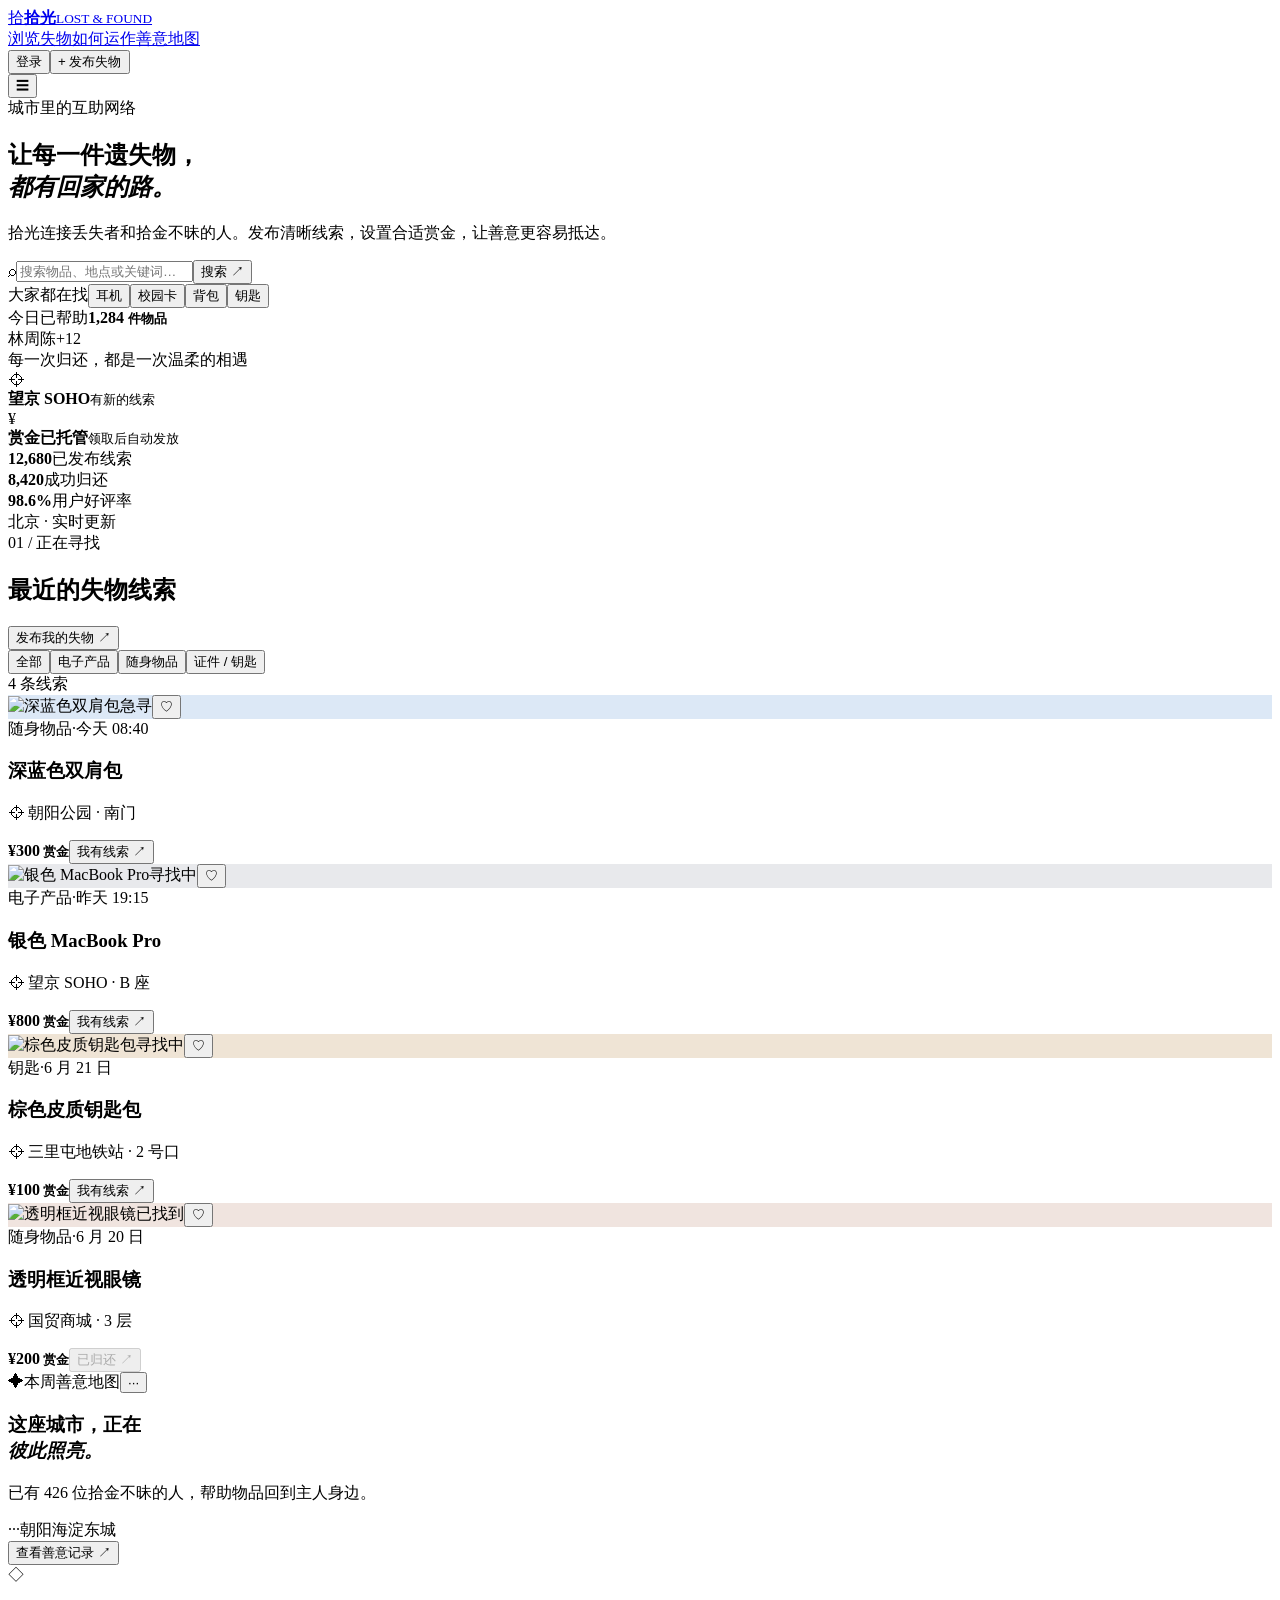
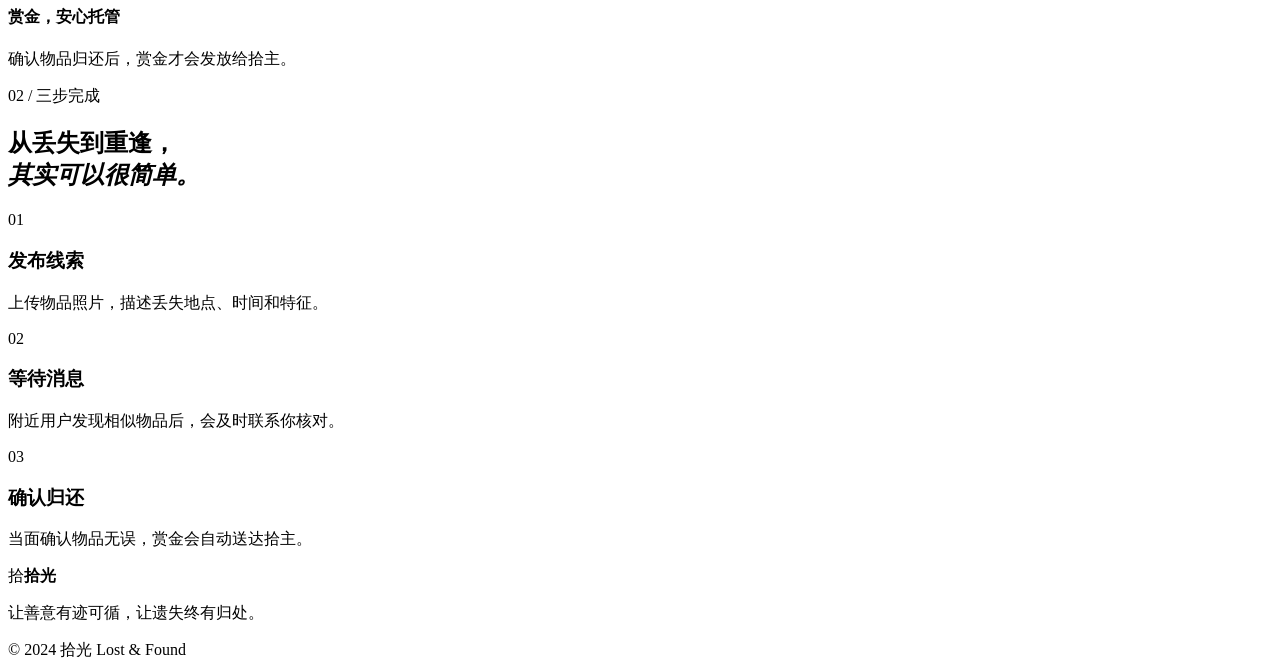
==== docs/index.html @ 57f451f6 "Publish Shiguang site" ====
<!DOCTYPE html><html lang="zh-CN"><head><meta charSet="utf-8"/><meta name="viewport" content="width=device-width, initial-scale=1"/><link rel="stylesheet" href="/_next/static/css/index.R1aVo5GO.css" data-rsc-css-href="/_next/static/css/index.R1aVo5GO.css" data-precedence="vite-rsc/importer-resources"/><link rel="modulepreload" fetchPriority="low" href="/_next/static/chunks/index-Cd6Gr-2w.js"/><script src="/_next/static/chunks/rolldown-runtime-C60lm6uB.js" type="module" async=""></script><script src="/_next/static/chunks/framework-BgSIrAUN.js" type="module" async=""></script><link rel="modulepreload" href="/_next/static/chunks/layout-segment-context-BhfAKTDV.js" crossorigin=""/><link rel="modulepreload" href="/_next/static/chunks/page-BGngqtS9.js" crossorigin=""/><title>拾光｜让每一件遗失物，都有回家的路</title><meta name="description" content="拾光连接丢失者和拾金不昧的人，让善意更容易抵达。"/><script>Object.assign(((self[Symbol.for("vinext.navigationRuntime")]??={bootstrap:{routeManifest:null},functions:{}}).bootstrap.rsc??={rsc:[]}),{params:{},nav:{"pathname":"/","searchParams":[]}})</script><link rel="modulepreload" href="/_next/static/chunks/index-Cd6Gr-2w.js" />
</head><body><main class="site-shell"><div class="top-line"></div><header class="nav-wrap"><a class="brand" href="#top" aria-label="拾光首页"><span class="brand-mark">拾</span><span><strong>拾光</strong><small>LOST &amp; FOUND</small></span></a><nav class="nav-links"><a class="active" href="#browse">浏览失物</a><a href="#how-it-works">如何运作</a><a href="#kindness">善意地图</a></nav><div class="nav-actions"><button class="text-button">登录</button><button class="primary-button compact"><span class="icon icon-plus" aria-hidden="true">+</span> 发布失物</button></div><button class="menu-button" aria-label="打开菜单"><span class="icon icon-menu" aria-hidden="true">☰</span></button></header><section class="hero" id="top"><div class="hero-copy"><div class="eyebrow"><span class="eyebrow-dot"></span> 城市里的互助网络 <span class="eyebrow-line"></span></div><h1>让每一件遗失物，<br/><em>都有回家的路。</em></h1><p class="hero-intro">拾光连接丢失者和拾金不昧的人。发布清晰线索，设置合适赏金，让善意更容易抵达。</p><div class="search-box"><span class="icon icon-search" aria-hidden="true">⌕</span><input aria-label="搜索失物" placeholder="搜索物品、地点或关键词…" value=""/><button>搜索 <span class="icon icon-arrow" aria-hidden="true">↗</span></button></div><div class="quick-tags"><span>大家都在找</span><button>耳机</button><button>校园卡</button><button>背包</button><button>钥匙</button></div></div><div class="hero-art" aria-label="拾光善意网络示意图"><div class="art-orbit orbit-one"></div><div class="art-orbit orbit-two"></div><div class="art-card main-art-card"><span class="card-kicker">今日已帮助</span><strong>1,284 <small>件物品</small></strong><div class="mini-avatars"><span>林</span><span>周</span><span>陈</span><span>+12</span></div><span class="art-caption">每一次归还，都是一次温柔的相遇</span></div><div class="art-card pin-card"><span class="pin-icon"><span class="icon icon-pin" aria-hidden="true">⌖</span></span><div><strong>望京 SOHO</strong><small>有新的线索</small></div></div><div class="art-card reward-card"><span class="reward-symbol">¥</span><div><strong>赏金已托管</strong><small>领取后自动发放</small></div></div><div class="art-sun"></div></div></section><section class="stats-strip" aria-label="平台数据"><div><strong>12,680</strong><span>已发布线索</span></div><div><strong>8,420</strong><span>成功归还</span></div><div><strong>98.6%</strong><span>用户好评率</span></div><div class="stats-note"><span class="signal-dot"></span> <span>北京 · 实时更新</span></div></section><section class="content-section" id="browse"><div class="section-heading"><div><span class="section-label">01 / 正在寻找</span><h2>最近的失物线索</h2></div><button class="outline-button">发布我的失物 <span class="icon icon-arrow" aria-hidden="true">↗</span></button></div><div class="browse-layout"><div class="listing-column"><div class="filter-row"><div class="category-tabs"><button class="selected">全部</button><button class="">电子产品</button><button class="">随身物品</button><button class="">证件 / 钥匙</button></div><span class="result-count">4<!-- --> 条线索</span></div><div class="item-grid"><article class="item-card "><div class="item-image" style="background-color:#dce8f6"><img src="https://images.unsplash.com/photo-1553062407-98eeb64c6a62?auto=format&amp;fit=crop&amp;w=900&amp;q=82" alt="深蓝色双肩包"/><span class="status-pill urgent">急寻</span><button class="like-button" aria-label="收藏深蓝色双肩包"><span class="icon icon-heart" aria-hidden="true">♡</span></button></div><div class="item-body"><div class="item-meta"><span>随身物品</span><span>·</span><span>今天 08:40</span></div><h3>深蓝色双肩包</h3><p><span class="icon icon-pin" aria-hidden="true">⌖</span> <!-- -->朝阳公园 · 南门</p><div class="item-footer"><strong>¥300<small> 赏金</small></strong><button>我有线索<!-- --> <span class="icon icon-arrow" aria-hidden="true">↗</span></button></div></div></article><article class="item-card "><div class="item-image" style="background-color:#e8e9ec"><img src="https://images.unsplash.com/photo-1496181133206-80ce9b88a853?auto=format&amp;fit=crop&amp;w=900&amp;q=82" alt="银色 MacBook Pro"/><span class="status-pill ">寻找中</span><button class="like-button" aria-label="收藏银色 MacBook Pro"><span class="icon icon-heart" aria-hidden="true">♡</span></button></div><div class="item-body"><div class="item-meta"><span>电子产品</span><span>·</span><span>昨天 19:15</span></div><h3>银色 MacBook Pro</h3><p><span class="icon icon-pin" aria-hidden="true">⌖</span> <!-- -->望京 SOHO · B 座</p><div class="item-footer"><strong>¥800<small> 赏金</small></strong><button>我有线索<!-- --> <span class="icon icon-arrow" aria-hidden="true">↗</span></button></div></div></article><article class="item-card "><div class="item-image" style="background-color:#efe4d5"><img src="https://images.unsplash.com/photo-1582139329536-e7284fece509?auto=format&amp;fit=crop&amp;w=900&amp;q=82" alt="棕色皮质钥匙包"/><span class="status-pill ">寻找中</span><button class="like-button" aria-label="收藏棕色皮质钥匙包"><span class="icon icon-heart" aria-hidden="true">♡</span></button></div><div class="item-body"><div class="item-meta"><span>钥匙</span><span>·</span><span>6 月 21 日</span></div><h3>棕色皮质钥匙包</h3><p><span class="icon icon-pin" aria-hidden="true">⌖</span> <!-- -->三里屯地铁站 · 2 号口</p><div class="item-footer"><strong>¥100<small> 赏金</small></strong><button>我有线索<!-- --> <span class="icon icon-arrow" aria-hidden="true">↗</span></button></div></div></article><article class="item-card is-found"><div class="item-image" style="background-color:#f0e4df"><img src="https://images.unsplash.com/photo-1574258495973-f010dfbb5371?auto=format&amp;fit=crop&amp;w=900&amp;q=82" alt="透明框近视眼镜"/><span class="status-pill found">已找到</span><button class="like-button" aria-label="收藏透明框近视眼镜"><span class="icon icon-heart" aria-hidden="true">♡</span></button></div><div class="item-body"><div class="item-meta"><span>随身物品</span><span>·</span><span>6 月 20 日</span></div><h3>透明框近视眼镜</h3><p><span class="icon icon-pin" aria-hidden="true">⌖</span> <!-- -->国贸商城 · 3 层</p><div class="item-footer"><strong>¥200<small> 赏金</small></strong><button disabled="">已归还<!-- --> <span class="icon icon-arrow" aria-hidden="true">↗</span></button></div></div></article></div></div><aside class="side-column" id="kindness"><div class="side-card kindness-card"><div class="side-card-heading"><span class="sun-icon">✦</span><span>本周善意地图</span><button aria-label="更多">···</button></div><h3>这座城市，正在<br/><em>彼此照亮。</em></h3><p>已有 426 位拾金不昧的人，帮助物品回到主人身边。</p><div class="map-visual"><span class="map-path path-a"></span><span class="map-path path-b"></span><span class="map-pin pin-a">·</span><span class="map-pin pin-b">·</span><span class="map-pin pin-c">·</span><span class="map-city city-a">朝阳</span><span class="map-city city-b">海淀</span><span class="map-city city-c">东城</span></div><button class="link-button">查看善意记录 <span class="icon icon-arrow" aria-hidden="true">↗</span></button></div><div class="side-card trust-card"><div class="trust-icon"><span class="icon icon-shield" aria-hidden="true">◇</span></div><div><h4>赏金，安心托管</h4><p>确认物品归还后，赏金才会发放给拾主。</p></div></div></aside></div></section><section class="how-section" id="how-it-works"><div class="section-label">02 / 三步完成</div><h2>从丢失到重逢，<br/><em>其实可以很简单。</em></h2><div class="steps"><div class="step"><span>01</span><div><h3>发布线索</h3><p>上传物品照片，描述丢失地点、时间和特征。</p></div></div><div class="step"><span>02</span><div><h3>等待消息</h3><p>附近用户发现相似物品后，会及时联系你核对。</p></div></div><div class="step"><span>03</span><div><h3>确认归还</h3><p>当面确认物品无误，赏金会自动送达拾主。</p></div></div></div></section><footer><div class="footer-brand"><span class="brand-mark">拾</span><strong>拾光</strong></div><p>让善意有迹可循，让遗失终有归处。</p><span>© 2024 拾光 Lost &amp; Found</span></footer></main><script type="module" src="/_next/static/chunks/index-Cd6Gr-2w.js" id="_R_" async=""></script><script>((self[Symbol.for("vinext.navigationRuntime")]??={bootstrap:{routeManifest:null},functions:{}}).bootstrap.rsc??={rsc:[]}).rsc.push("2:I[\"8c0f216c4604\",[],\"Children\",1]\n")</script><script>((self[Symbol.for("vinext.navigationRuntime")]??={bootstrap:{routeManifest:null},functions:{}}).bootstrap.rsc??={rsc:[]}).rsc.push("3:I[\"593f344dc510\",[],\"GlobalErrorBoundary\",1]\n")</script><script>((self[Symbol.for("vinext.navigationRuntime")]??={bootstrap:{routeManifest:null},functions:{}}).bootstrap.rsc??={rsc:[]}).rsc.push("4:I[\"0b874ad30386\",[],\"default\",1]\n")</script><script>((self[Symbol.for("vinext.navigationRuntime")]??={bootstrap:{routeManifest:null},functions:{}}).bootstrap.rsc??={rsc:[]}).rsc.push("5:I[\"593f344dc510\",[],\"ErrorBoundary\",1]\n")</script><script>((self[Symbol.for("vinext.navigationRuntime")]??={bootstrap:{routeManifest:null},functions:{}}).bootstrap.rsc??={rsc:[]}).rsc.push("6:I[\"15c18cfaeeff\",[],\"LayoutSegmentProvider\",1]\n")</script><script>((self[Symbol.for("vinext.navigationRuntime")]??={bootstrap:{routeManifest:null},functions:{}}).bootstrap.rsc??={rsc:[]}).rsc.push("7:I[\"8c0f216c4604\",[],\"Slot\",1]\n")</script><script>((self[Symbol.for("vinext.navigationRuntime")]??={bootstrap:{routeManifest:null},functions:{}}).bootstrap.rsc??={rsc:[]}).rsc.push("8:I[\"9276801271d6\",[],\"AppRouterScrollTarget\",1]\n")</script><script>((self[Symbol.for("vinext.navigationRuntime")]??={bootstrap:{routeManifest:null},functions:{}}).bootstrap.rsc??={rsc:[]}).rsc.push("9:I[\"593f344dc510\",[],\"RedirectBoundary\",1]\n")</script><script>((self[Symbol.for("vinext.navigationRuntime")]??={bootstrap:{routeManifest:null},functions:{}}).bootstrap.rsc??={rsc:[]}).rsc.push(":HL[\"/_next/static/css/index.R1aVo5GO.css\",\"style\"     ]\n")</script><script>((self[Symbol.for("vinext.navigationRuntime")]??={bootstrap:{routeManifest:null},functions:{}}).bootstrap.rsc??={rsc:[]}).rsc.push("0:{\"__route\":\"route:/\",\"__interceptionContext\":null,\"__layoutIds\":[\"layout:/\"],\"__rootLayout\":\"/\",\"__sourcePage\":\"/page\",\"page:/\":\"$L1\",\"layout:/\":[[[[\"$\",\"link\",\"css:/_next/static/css/index.R1aVo5GO.css\",{\"rel\":\"stylesheet\",\"precedence\":\"vite-rsc/importer-resources\",\"href\":\"/_next/static/css/index.R1aVo5GO.css\",\"data-rsc-css-href\":\"/_next/static/css/index.R1aVo5GO.css\"}],\"$undefined\"],[\"$\",\"html\",null,{\"lang\":\"zh-CN\",\"children\":[\"$\",\"body\",null,{\"children\":[\"$\",\"$L2\",null,{}]}]}]],null],\"route:/\":[[[\"$\",\"meta\",null,{\"charSet\":\"utf-8\"}],[[\"$\",\"title\",\"0\",{\"children\":\"拾光｜让每一件遗失物，都有回家的路\"}],[\"$\",\"meta\",\"1\",{\"name\":\"description\",\"content\":\"拾光连接丢失者和拾金不昧的人，让善意更容易抵达。\"}]],[[\"$\",\"meta\",\"0\",{\"name\":\"viewport\",\"content\":\"width=device-width, initial-scale=1\"}]]],[\"$\",\"$L3\",null,{\"fallback\":\"$4\",\"children\":[\"$\",\"$L5\",null,{\"fallback\":\"$4\",\"children\":[\"$\",\"$L6\",null,{\"providerId\":\"layout:/\",\"segmentMap\":{\"children\":[]},\"children\":[\"$\",\"$L7\",null,{\"id\":\"layout:/\",\"parallelSlots\":\"$undefined\",\"children\":[\"$\",\"$L8\",null,{\"children\":[\"$\",\"$L9\",null,{\"children\":[[\"$\",\"$L6\",null,{\"providerId\":\"page:/\",\"segmentMap\":{\"children\":[\"__PAGE__\"]},\"children\":[\"$\",\"$L7\",null,{\"id\":\"page:/\"}]}],null]}]}]}]}]}]}],null,null],\"__layoutFlags\":{\"layout:/\":\"s\"},\"__artifactCompatibility\":{\"schemaVersion\":1,\"graphVersion\":\"app-route-graph:1177fd80f83fa7b0\",\"deploymentVersion\":\"dd9c789e-fb68-49fd-bedb-135967cb28b7\",\"appElementsSchemaVersion\":1,\"rscPayloadSchemaVersion\":1,\"rootBoundaryId\":\"/\",\"renderEpoch\":null},\"__renderObservation\":{\"schemaVersion\":1,\"output\":{\"kind\":\"app-rsc\",\"mountedSlotsFingerprint\":null,\"renderEpoch\":null,\"rootBoundaryId\":\"/\",\"routeId\":\"route:/\"},\"completeness\":\"partial\",\"boundaryOutcome\":{\"kind\":\"unknown\"},\"requestApis\":[{\"kind\":\"connection\",\"status\":\"unknown\"},{\"kind\":\"cookies\",\"status\":\"unknown\"},{\"kind\":\"draftMode\",\"status\":\"unknown\"},{\"kind\":\"headers\",\"status\":\"unknown\"},{\"kind\":\"params\",\"status\":\"unknown\"},{\"kind\":\"searchParams\",\"status\":\"unknown\"}],\"dynamicFetches\":[],\"cacheTags\":[\"/\",\"_N_T_/\",\"_N_T_/index\",\"_N_T_/layout\",\"_N_T_/page\"],\"pathTags\":[\"/\"],\"cacheability\":\"unknown\",\"downgrade\":{\"target\":\"freshRender\",\"reasons\":[{\"code\":\"CP_DOWNGRADE_CACHEABILITY_UNKNOWN\",\"target\":\"freshRender\"},{\"code\":\"CP_DOWNGRADE_INCOMPLETE_OBSERVATION\",\"completeness\":\"partial\",\"target\":\"freshRender\"},{\"code\":\"CP_DOWNGRADE_UNKNOWN_REQUEST_API\",\"requestApi\":\"connection\",\"target\":\"freshRender\"},{\"code\":\"CP_DOWNGRADE_UNKNOWN_REQUEST_API\",\"requestApi\":\"cookies\",\"target\":\"freshRender\"},{\"code\":\"CP_DOWNGRADE_UNKNOWN_REQUEST_API\",\"requestApi\":\"draftMode\",\"target\":\"freshRender\"},{\"code\":\"CP_DOWNGRADE_UNKNOWN_REQUEST_API\",\"requestApi\":\"headers\",\"target\":\"freshRender\"},{\"code\":\"CP_DOWNGRADE_UNKNOWN_REQUEST_API\",\"requestApi\":\"params\",\"target\":\"freshRender\"},{\"code\":\"CP_DOWNGRADE_UNKNOWN_REQUEST_API\",\"requestApi\":\"searchParams\",\"target\":\"freshRender\"}],\"fallback\":{\"kind\":\"breakerFallback\",\"code\":\"CP_PRIVATE_DYNAMIC_DOWNGRADE\",\"mode\":\"renderFresh\",\"scope\":\"affectedOutput\",\"fields\":{\"reasonCodes\":[\"CP_DOWNGRADE_CACHEABILITY_UNKNOWN\",\"CP_DOWNGRADE_INCOMPLETE_OBSERVATION\",\"CP_DOWNGRADE_UNKNOWN_REQUEST_API\",\"CP_DOWNGRADE_UNKNOWN_REQUEST_API\",\"CP_DOWNGRADE_UNKNOWN_REQUEST_API\",\"CP_DOWNGRADE_UNKNOWN_REQUEST_API\",\"CP_DOWNGRADE_UNKNOWN_REQUEST_API\",\"CP_DOWNGRADE_UNKNOWN_REQUEST_API\"],\"target\":\"freshRender\"}},\"isPublicCacheCandidate\":false}}}\n")</script><script>((self[Symbol.for("vinext.navigationRuntime")]??={bootstrap:{routeManifest:null},functions:{}}).bootstrap.rsc??={rsc:[]}).rsc.push("a:I[\"6efdf509a785\",[],\"default\",1]\n")</script><script>((self[Symbol.for("vinext.navigationRuntime")]??={bootstrap:{routeManifest:null},functions:{}}).bootstrap.rsc??={rsc:[]}).rsc.push("1:[\"$\",\"$La\",null,{\"params\":\"$@b\",\"searchParams\":\"$@c\"}]\n")</script><script>((self[Symbol.for("vinext.navigationRuntime")]??={bootstrap:{routeManifest:null},functions:{}}).bootstrap.rsc??={rsc:[]}).rsc.push("b:{}\n")</script><script>((self[Symbol.for("vinext.navigationRuntime")]??={bootstrap:{routeManifest:null},functions:{}}).bootstrap.rsc??={rsc:[]}).rsc.push("c:{}\n")</script><script>Object.assign(((self[Symbol.for("vinext.navigationRuntime")]??={bootstrap:{routeManifest:null},functions:{}}).bootstrap.rsc??={rsc:[]}),{"initialCacheKind":"dynamic"});((self[Symbol.for("vinext.navigationRuntime")]??={bootstrap:{routeManifest:null},functions:{}}).bootstrap.rsc??={rsc:[]}).done=true</script></body></html>
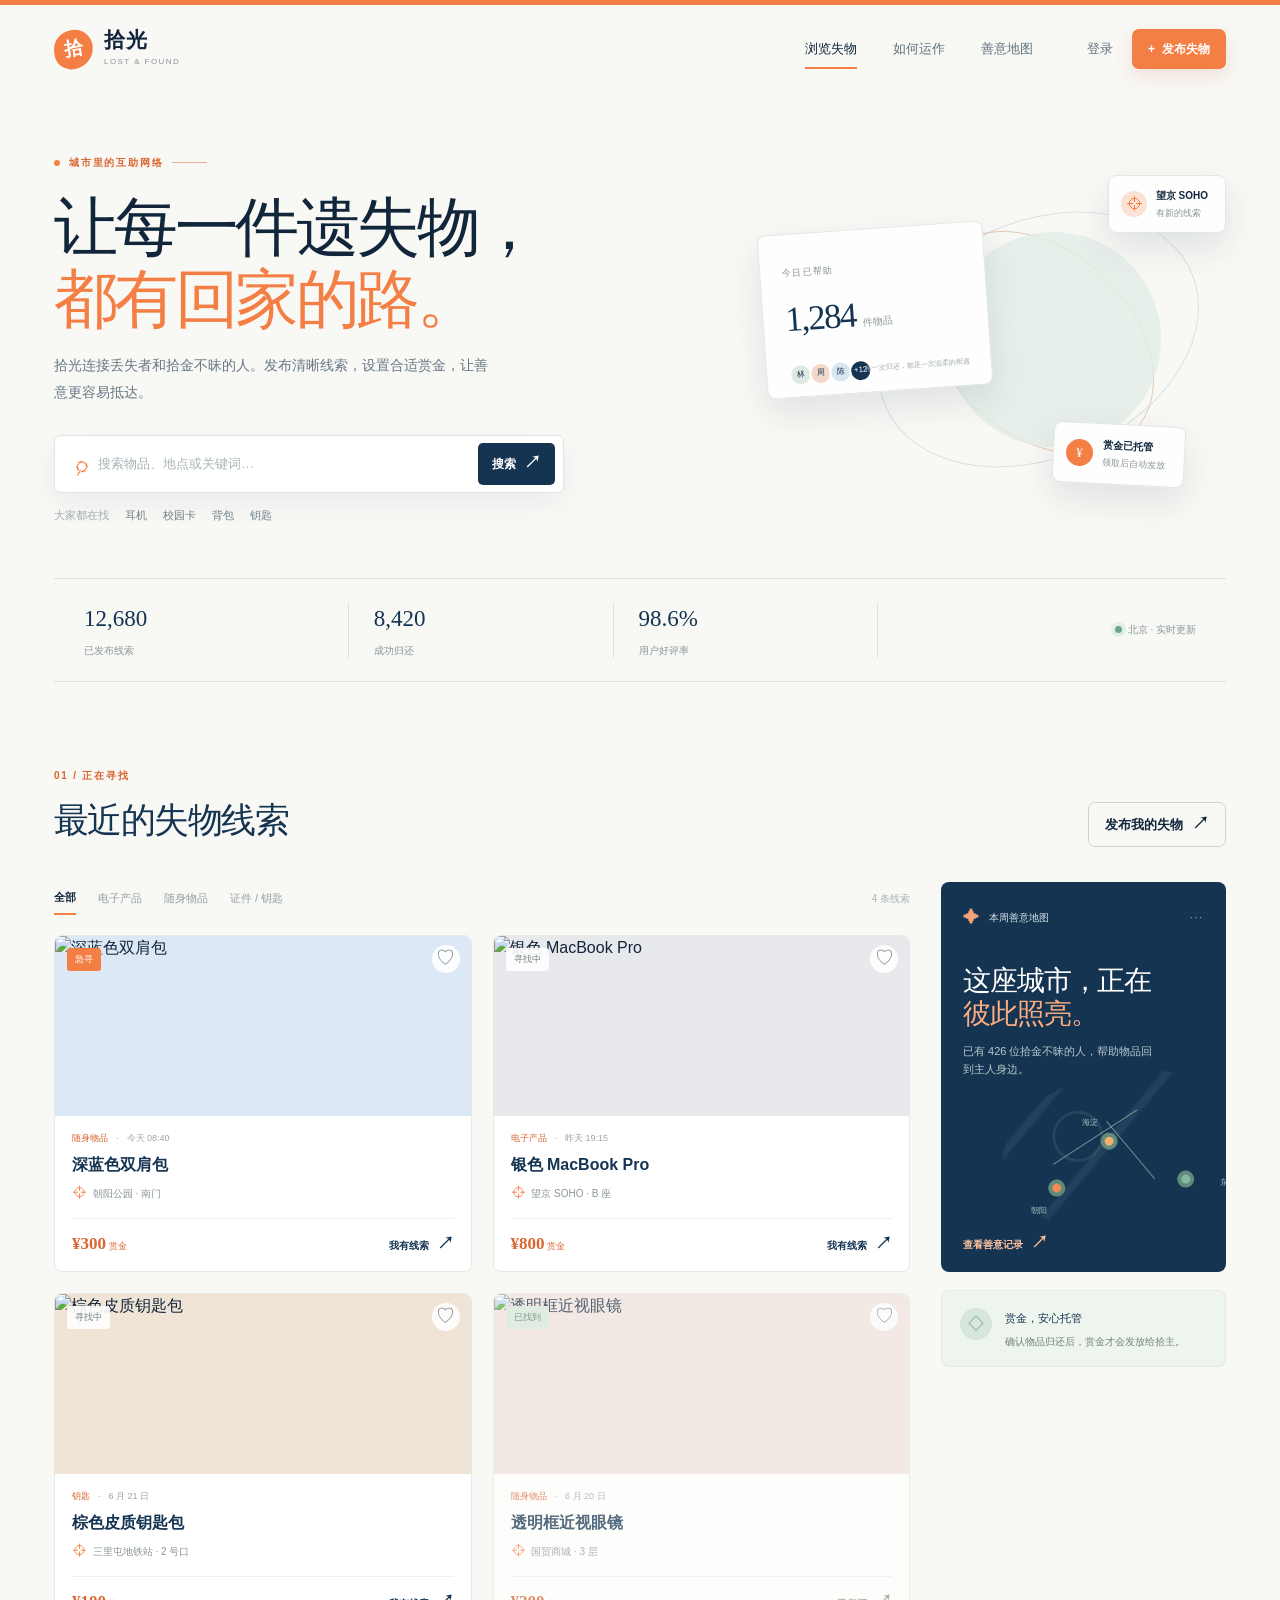
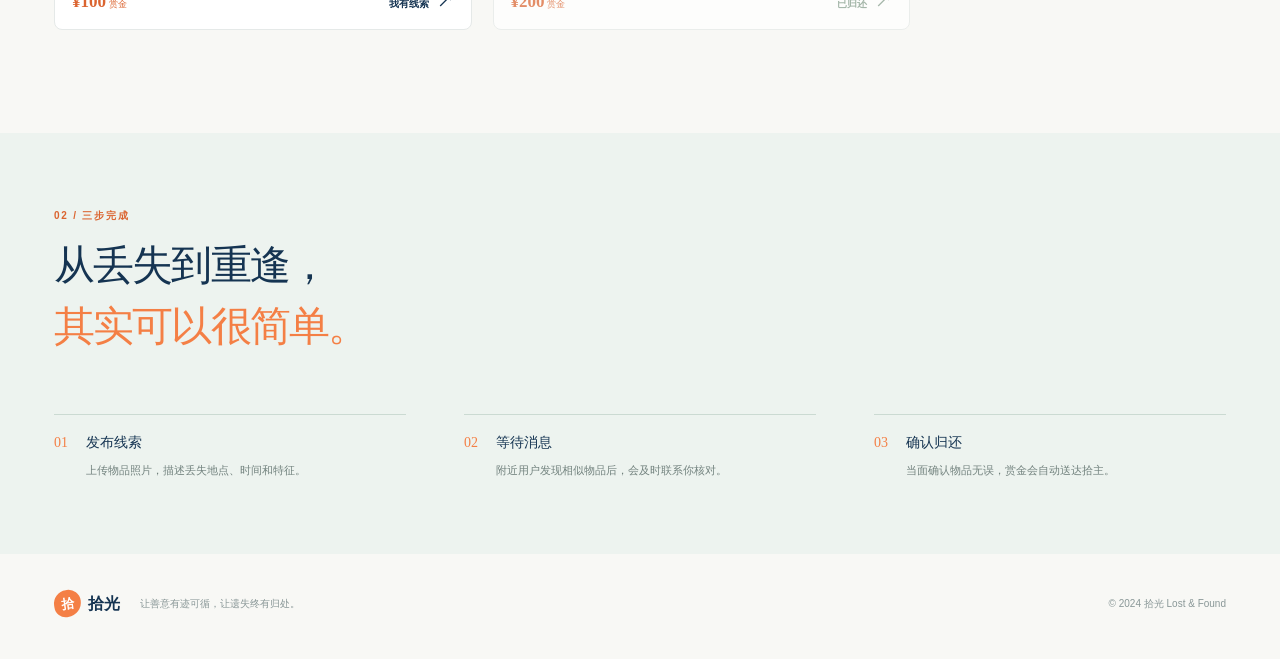
==== commit db62c1cc: "Fix GitHub Pages asset paths" ====
--- a/docs/index.html
+++ b/docs/index.html
@@ -1,2 +1,2 @@
-<!DOCTYPE html><html lang="zh-CN"><head><meta charSet="utf-8"/><meta name="viewport" content="width=device-width, initial-scale=1"/><link rel="stylesheet" href="/_next/static/css/index.R1aVo5GO.css" data-rsc-css-href="/_next/static/css/index.R1aVo5GO.css" data-precedence="vite-rsc/importer-resources"/><link rel="modulepreload" fetchPriority="low" href="/_next/static/chunks/index-Cd6Gr-2w.js"/><script src="/_next/static/chunks/rolldown-runtime-C60lm6uB.js" type="module" async=""></script><script src="/_next/static/chunks/framework-BgSIrAUN.js" type="module" async=""></script><link rel="modulepreload" href="/_next/static/chunks/layout-segment-context-BhfAKTDV.js" crossorigin=""/><link rel="modulepreload" href="/_next/static/chunks/page-BGngqtS9.js" crossorigin=""/><title>拾光｜让每一件遗失物，都有回家的路</title><meta name="description" content="拾光连接丢失者和拾金不昧的人，让善意更容易抵达。"/><script>Object.assign(((self[Symbol.for("vinext.navigationRuntime")]??={bootstrap:{routeManifest:null},functions:{}}).bootstrap.rsc??={rsc:[]}),{params:{},nav:{"pathname":"/","searchParams":[]}})</script><link rel="modulepreload" href="/_next/static/chunks/index-Cd6Gr-2w.js" />
-</head><body><main class="site-shell"><div class="top-line"></div><header class="nav-wrap"><a class="brand" href="#top" aria-label="拾光首页"><span class="brand-mark">拾</span><span><strong>拾光</strong><small>LOST &amp; FOUND</small></span></a><nav class="nav-links"><a class="active" href="#browse">浏览失物</a><a href="#how-it-works">如何运作</a><a href="#kindness">善意地图</a></nav><div class="nav-actions"><button class="text-button">登录</button><button class="primary-button compact"><span class="icon icon-plus" aria-hidden="true">+</span> 发布失物</button></div><button class="menu-button" aria-label="打开菜单"><span class="icon icon-menu" aria-hidden="true">☰</span></button></header><section class="hero" id="top"><div class="hero-copy"><div class="eyebrow"><span class="eyebrow-dot"></span> 城市里的互助网络 <span class="eyebrow-line"></span></div><h1>让每一件遗失物，<br/><em>都有回家的路。</em></h1><p class="hero-intro">拾光连接丢失者和拾金不昧的人。发布清晰线索，设置合适赏金，让善意更容易抵达。</p><div class="search-box"><span class="icon icon-search" aria-hidden="true">⌕</span><input aria-label="搜索失物" placeholder="搜索物品、地点或关键词…" value=""/><button>搜索 <span class="icon icon-arrow" aria-hidden="true">↗</span></button></div><div class="quick-tags"><span>大家都在找</span><button>耳机</button><button>校园卡</button><button>背包</button><button>钥匙</button></div></div><div class="hero-art" aria-label="拾光善意网络示意图"><div class="art-orbit orbit-one"></div><div class="art-orbit orbit-two"></div><div class="art-card main-art-card"><span class="card-kicker">今日已帮助</span><strong>1,284 <small>件物品</small></strong><div class="mini-avatars"><span>林</span><span>周</span><span>陈</span><span>+12</span></div><span class="art-caption">每一次归还，都是一次温柔的相遇</span></div><div class="art-card pin-card"><span class="pin-icon"><span class="icon icon-pin" aria-hidden="true">⌖</span></span><div><strong>望京 SOHO</strong><small>有新的线索</small></div></div><div class="art-card reward-card"><span class="reward-symbol">¥</span><div><strong>赏金已托管</strong><small>领取后自动发放</small></div></div><div class="art-sun"></div></div></section><section class="stats-strip" aria-label="平台数据"><div><strong>12,680</strong><span>已发布线索</span></div><div><strong>8,420</strong><span>成功归还</span></div><div><strong>98.6%</strong><span>用户好评率</span></div><div class="stats-note"><span class="signal-dot"></span> <span>北京 · 实时更新</span></div></section><section class="content-section" id="browse"><div class="section-heading"><div><span class="section-label">01 / 正在寻找</span><h2>最近的失物线索</h2></div><button class="outline-button">发布我的失物 <span class="icon icon-arrow" aria-hidden="true">↗</span></button></div><div class="browse-layout"><div class="listing-column"><div class="filter-row"><div class="category-tabs"><button class="selected">全部</button><button class="">电子产品</button><button class="">随身物品</button><button class="">证件 / 钥匙</button></div><span class="result-count">4<!-- --> 条线索</span></div><div class="item-grid"><article class="item-card "><div class="item-image" style="background-color:#dce8f6"><img src="https://images.unsplash.com/photo-1553062407-98eeb64c6a62?auto=format&amp;fit=crop&amp;w=900&amp;q=82" alt="深蓝色双肩包"/><span class="status-pill urgent">急寻</span><button class="like-button" aria-label="收藏深蓝色双肩包"><span class="icon icon-heart" aria-hidden="true">♡</span></button></div><div class="item-body"><div class="item-meta"><span>随身物品</span><span>·</span><span>今天 08:40</span></div><h3>深蓝色双肩包</h3><p><span class="icon icon-pin" aria-hidden="true">⌖</span> <!-- -->朝阳公园 · 南门</p><div class="item-footer"><strong>¥300<small> 赏金</small></strong><button>我有线索<!-- --> <span class="icon icon-arrow" aria-hidden="true">↗</span></button></div></div></article><article class="item-card "><div class="item-image" style="background-color:#e8e9ec"><img src="https://images.unsplash.com/photo-1496181133206-80ce9b88a853?auto=format&amp;fit=crop&amp;w=900&amp;q=82" alt="银色 MacBook Pro"/><span class="status-pill ">寻找中</span><button class="like-button" aria-label="收藏银色 MacBook Pro"><span class="icon icon-heart" aria-hidden="true">♡</span></button></div><div class="item-body"><div class="item-meta"><span>电子产品</span><span>·</span><span>昨天 19:15</span></div><h3>银色 MacBook Pro</h3><p><span class="icon icon-pin" aria-hidden="true">⌖</span> <!-- -->望京 SOHO · B 座</p><div class="item-footer"><strong>¥800<small> 赏金</small></strong><button>我有线索<!-- --> <span class="icon icon-arrow" aria-hidden="true">↗</span></button></div></div></article><article class="item-card "><div class="item-image" style="background-color:#efe4d5"><img src="https://images.unsplash.com/photo-1582139329536-e7284fece509?auto=format&amp;fit=crop&amp;w=900&amp;q=82" alt="棕色皮质钥匙包"/><span class="status-pill ">寻找中</span><button class="like-button" aria-label="收藏棕色皮质钥匙包"><span class="icon icon-heart" aria-hidden="true">♡</span></button></div><div class="item-body"><div class="item-meta"><span>钥匙</span><span>·</span><span>6 月 21 日</span></div><h3>棕色皮质钥匙包</h3><p><span class="icon icon-pin" aria-hidden="true">⌖</span> <!-- -->三里屯地铁站 · 2 号口</p><div class="item-footer"><strong>¥100<small> 赏金</small></strong><button>我有线索<!-- --> <span class="icon icon-arrow" aria-hidden="true">↗</span></button></div></div></article><article class="item-card is-found"><div class="item-image" style="background-color:#f0e4df"><img src="https://images.unsplash.com/photo-1574258495973-f010dfbb5371?auto=format&amp;fit=crop&amp;w=900&amp;q=82" alt="透明框近视眼镜"/><span class="status-pill found">已找到</span><button class="like-button" aria-label="收藏透明框近视眼镜"><span class="icon icon-heart" aria-hidden="true">♡</span></button></div><div class="item-body"><div class="item-meta"><span>随身物品</span><span>·</span><span>6 月 20 日</span></div><h3>透明框近视眼镜</h3><p><span class="icon icon-pin" aria-hidden="true">⌖</span> <!-- -->国贸商城 · 3 层</p><div class="item-footer"><strong>¥200<small> 赏金</small></strong><button disabled="">已归还<!-- --> <span class="icon icon-arrow" aria-hidden="true">↗</span></button></div></div></article></div></div><aside class="side-column" id="kindness"><div class="side-card kindness-card"><div class="side-card-heading"><span class="sun-icon">✦</span><span>本周善意地图</span><button aria-label="更多">···</button></div><h3>这座城市，正在<br/><em>彼此照亮。</em></h3><p>已有 426 位拾金不昧的人，帮助物品回到主人身边。</p><div class="map-visual"><span class="map-path path-a"></span><span class="map-path path-b"></span><span class="map-pin pin-a">·</span><span class="map-pin pin-b">·</span><span class="map-pin pin-c">·</span><span class="map-city city-a">朝阳</span><span class="map-city city-b">海淀</span><span class="map-city city-c">东城</span></div><button class="link-button">查看善意记录 <span class="icon icon-arrow" aria-hidden="true">↗</span></button></div><div class="side-card trust-card"><div class="trust-icon"><span class="icon icon-shield" aria-hidden="true">◇</span></div><div><h4>赏金，安心托管</h4><p>确认物品归还后，赏金才会发放给拾主。</p></div></div></aside></div></section><section class="how-section" id="how-it-works"><div class="section-label">02 / 三步完成</div><h2>从丢失到重逢，<br/><em>其实可以很简单。</em></h2><div class="steps"><div class="step"><span>01</span><div><h3>发布线索</h3><p>上传物品照片，描述丢失地点、时间和特征。</p></div></div><div class="step"><span>02</span><div><h3>等待消息</h3><p>附近用户发现相似物品后，会及时联系你核对。</p></div></div><div class="step"><span>03</span><div><h3>确认归还</h3><p>当面确认物品无误，赏金会自动送达拾主。</p></div></div></div></section><footer><div class="footer-brand"><span class="brand-mark">拾</span><strong>拾光</strong></div><p>让善意有迹可循，让遗失终有归处。</p><span>© 2024 拾光 Lost &amp; Found</span></footer></main><script type="module" src="/_next/static/chunks/index-Cd6Gr-2w.js" id="_R_" async=""></script><script>((self[Symbol.for("vinext.navigationRuntime")]??={bootstrap:{routeManifest:null},functions:{}}).bootstrap.rsc??={rsc:[]}).rsc.push("2:I[\"8c0f216c4604\",[],\"Children\",1]\n")</script><script>((self[Symbol.for("vinext.navigationRuntime")]??={bootstrap:{routeManifest:null},functions:{}}).bootstrap.rsc??={rsc:[]}).rsc.push("3:I[\"593f344dc510\",[],\"GlobalErrorBoundary\",1]\n")</script><script>((self[Symbol.for("vinext.navigationRuntime")]??={bootstrap:{routeManifest:null},functions:{}}).bootstrap.rsc??={rsc:[]}).rsc.push("4:I[\"0b874ad30386\",[],\"default\",1]\n")</script><script>((self[Symbol.for("vinext.navigationRuntime")]??={bootstrap:{routeManifest:null},functions:{}}).bootstrap.rsc??={rsc:[]}).rsc.push("5:I[\"593f344dc510\",[],\"ErrorBoundary\",1]\n")</script><script>((self[Symbol.for("vinext.navigationRuntime")]??={bootstrap:{routeManifest:null},functions:{}}).bootstrap.rsc??={rsc:[]}).rsc.push("6:I[\"15c18cfaeeff\",[],\"LayoutSegmentProvider\",1]\n")</script><script>((self[Symbol.for("vinext.navigationRuntime")]??={bootstrap:{routeManifest:null},functions:{}}).bootstrap.rsc??={rsc:[]}).rsc.push("7:I[\"8c0f216c4604\",[],\"Slot\",1]\n")</script><script>((self[Symbol.for("vinext.navigationRuntime")]??={bootstrap:{routeManifest:null},functions:{}}).bootstrap.rsc??={rsc:[]}).rsc.push("8:I[\"9276801271d6\",[],\"AppRouterScrollTarget\",1]\n")</script><script>((self[Symbol.for("vinext.navigationRuntime")]??={bootstrap:{routeManifest:null},functions:{}}).bootstrap.rsc??={rsc:[]}).rsc.push("9:I[\"593f344dc510\",[],\"RedirectBoundary\",1]\n")</script><script>((self[Symbol.for("vinext.navigationRuntime")]??={bootstrap:{routeManifest:null},functions:{}}).bootstrap.rsc??={rsc:[]}).rsc.push(":HL[\"/_next/static/css/index.R1aVo5GO.css\",\"style\"     ]\n")</script><script>((self[Symbol.for("vinext.navigationRuntime")]??={bootstrap:{routeManifest:null},functions:{}}).bootstrap.rsc??={rsc:[]}).rsc.push("0:{\"__route\":\"route:/\",\"__interceptionContext\":null,\"__layoutIds\":[\"layout:/\"],\"__rootLayout\":\"/\",\"__sourcePage\":\"/page\",\"page:/\":\"$L1\",\"layout:/\":[[[[\"$\",\"link\",\"css:/_next/static/css/index.R1aVo5GO.css\",{\"rel\":\"stylesheet\",\"precedence\":\"vite-rsc/importer-resources\",\"href\":\"/_next/static/css/index.R1aVo5GO.css\",\"data-rsc-css-href\":\"/_next/static/css/index.R1aVo5GO.css\"}],\"$undefined\"],[\"$\",\"html\",null,{\"lang\":\"zh-CN\",\"children\":[\"$\",\"body\",null,{\"children\":[\"$\",\"$L2\",null,{}]}]}]],null],\"route:/\":[[[\"$\",\"meta\",null,{\"charSet\":\"utf-8\"}],[[\"$\",\"title\",\"0\",{\"children\":\"拾光｜让每一件遗失物，都有回家的路\"}],[\"$\",\"meta\",\"1\",{\"name\":\"description\",\"content\":\"拾光连接丢失者和拾金不昧的人，让善意更容易抵达。\"}]],[[\"$\",\"meta\",\"0\",{\"name\":\"viewport\",\"content\":\"width=device-width, initial-scale=1\"}]]],[\"$\",\"$L3\",null,{\"fallback\":\"$4\",\"children\":[\"$\",\"$L5\",null,{\"fallback\":\"$4\",\"children\":[\"$\",\"$L6\",null,{\"providerId\":\"layout:/\",\"segmentMap\":{\"children\":[]},\"children\":[\"$\",\"$L7\",null,{\"id\":\"layout:/\",\"parallelSlots\":\"$undefined\",\"children\":[\"$\",\"$L8\",null,{\"children\":[\"$\",\"$L9\",null,{\"children\":[[\"$\",\"$L6\",null,{\"providerId\":\"page:/\",\"segmentMap\":{\"children\":[\"__PAGE__\"]},\"children\":[\"$\",\"$L7\",null,{\"id\":\"page:/\"}]}],null]}]}]}]}]}]}],null,null],\"__layoutFlags\":{\"layout:/\":\"s\"},\"__artifactCompatibility\":{\"schemaVersion\":1,\"graphVersion\":\"app-route-graph:1177fd80f83fa7b0\",\"deploymentVersion\":\"dd9c789e-fb68-49fd-bedb-135967cb28b7\",\"appElementsSchemaVersion\":1,\"rscPayloadSchemaVersion\":1,\"rootBoundaryId\":\"/\",\"renderEpoch\":null},\"__renderObservation\":{\"schemaVersion\":1,\"output\":{\"kind\":\"app-rsc\",\"mountedSlotsFingerprint\":null,\"renderEpoch\":null,\"rootBoundaryId\":\"/\",\"routeId\":\"route:/\"},\"completeness\":\"partial\",\"boundaryOutcome\":{\"kind\":\"unknown\"},\"requestApis\":[{\"kind\":\"connection\",\"status\":\"unknown\"},{\"kind\":\"cookies\",\"status\":\"unknown\"},{\"kind\":\"draftMode\",\"status\":\"unknown\"},{\"kind\":\"headers\",\"status\":\"unknown\"},{\"kind\":\"params\",\"status\":\"unknown\"},{\"kind\":\"searchParams\",\"status\":\"unknown\"}],\"dynamicFetches\":[],\"cacheTags\":[\"/\",\"_N_T_/\",\"_N_T_/index\",\"_N_T_/layout\",\"_N_T_/page\"],\"pathTags\":[\"/\"],\"cacheability\":\"unknown\",\"downgrade\":{\"target\":\"freshRender\",\"reasons\":[{\"code\":\"CP_DOWNGRADE_CACHEABILITY_UNKNOWN\",\"target\":\"freshRender\"},{\"code\":\"CP_DOWNGRADE_INCOMPLETE_OBSERVATION\",\"completeness\":\"partial\",\"target\":\"freshRender\"},{\"code\":\"CP_DOWNGRADE_UNKNOWN_REQUEST_API\",\"requestApi\":\"connection\",\"target\":\"freshRender\"},{\"code\":\"CP_DOWNGRADE_UNKNOWN_REQUEST_API\",\"requestApi\":\"cookies\",\"target\":\"freshRender\"},{\"code\":\"CP_DOWNGRADE_UNKNOWN_REQUEST_API\",\"requestApi\":\"draftMode\",\"target\":\"freshRender\"},{\"code\":\"CP_DOWNGRADE_UNKNOWN_REQUEST_API\",\"requestApi\":\"headers\",\"target\":\"freshRender\"},{\"code\":\"CP_DOWNGRADE_UNKNOWN_REQUEST_API\",\"requestApi\":\"params\",\"target\":\"freshRender\"},{\"code\":\"CP_DOWNGRADE_UNKNOWN_REQUEST_API\",\"requestApi\":\"searchParams\",\"target\":\"freshRender\"}],\"fallback\":{\"kind\":\"breakerFallback\",\"code\":\"CP_PRIVATE_DYNAMIC_DOWNGRADE\",\"mode\":\"renderFresh\",\"scope\":\"affectedOutput\",\"fields\":{\"reasonCodes\":[\"CP_DOWNGRADE_CACHEABILITY_UNKNOWN\",\"CP_DOWNGRADE_INCOMPLETE_OBSERVATION\",\"CP_DOWNGRADE_UNKNOWN_REQUEST_API\",\"CP_DOWNGRADE_UNKNOWN_REQUEST_API\",\"CP_DOWNGRADE_UNKNOWN_REQUEST_API\",\"CP_DOWNGRADE_UNKNOWN_REQUEST_API\",\"CP_DOWNGRADE_UNKNOWN_REQUEST_API\",\"CP_DOWNGRADE_UNKNOWN_REQUEST_API\"],\"target\":\"freshRender\"}},\"isPublicCacheCandidate\":false}}}\n")</script><script>((self[Symbol.for("vinext.navigationRuntime")]??={bootstrap:{routeManifest:null},functions:{}}).bootstrap.rsc??={rsc:[]}).rsc.push("a:I[\"6efdf509a785\",[],\"default\",1]\n")</script><script>((self[Symbol.for("vinext.navigationRuntime")]??={bootstrap:{routeManifest:null},functions:{}}).bootstrap.rsc??={rsc:[]}).rsc.push("1:[\"$\",\"$La\",null,{\"params\":\"$@b\",\"searchParams\":\"$@c\"}]\n")</script><script>((self[Symbol.for("vinext.navigationRuntime")]??={bootstrap:{routeManifest:null},functions:{}}).bootstrap.rsc??={rsc:[]}).rsc.push("b:{}\n")</script><script>((self[Symbol.for("vinext.navigationRuntime")]??={bootstrap:{routeManifest:null},functions:{}}).bootstrap.rsc??={rsc:[]}).rsc.push("c:{}\n")</script><script>Object.assign(((self[Symbol.for("vinext.navigationRuntime")]??={bootstrap:{routeManifest:null},functions:{}}).bootstrap.rsc??={rsc:[]}),{"initialCacheKind":"dynamic"});((self[Symbol.for("vinext.navigationRuntime")]??={bootstrap:{routeManifest:null},functions:{}}).bootstrap.rsc??={rsc:[]}).done=true</script></body></html>+<!DOCTYPE html><html lang="zh-CN"><head><meta charSet="utf-8"/><meta name="viewport" content="width=device-width, initial-scale=1"/><link rel="stylesheet" href="./_next/static/css/index.R1aVo5GO.css" data-rsc-css-href="./_next/static/css/index.R1aVo5GO.css" data-precedence="vite-rsc/importer-resources"/><link rel="modulepreload" fetchPriority="low" href="./_next/static/chunks/index-Cd6Gr-2w.js"/><script src="./_next/static/chunks/rolldown-runtime-C60lm6uB.js" type="module" async=""></script><script src="./_next/static/chunks/framework-BgSIrAUN.js" type="module" async=""></script><link rel="modulepreload" href="./_next/static/chunks/layout-segment-context-BhfAKTDV.js" crossorigin=""/><link rel="modulepreload" href="./_next/static/chunks/page-BGngqtS9.js" crossorigin=""/><title>拾光｜让每一件遗失物，都有回家的路</title><meta name="description" content="拾光连接丢失者和拾金不昧的人，让善意更容易抵达。"/><script>Object.assign(((self[Symbol.for("vinext.navigationRuntime")]??={bootstrap:{routeManifest:null},functions:{}}).bootstrap.rsc??={rsc:[]}),{params:{},nav:{"pathname":"/","searchParams":[]}})</script><link rel="modulepreload" href="./_next/static/chunks/index-Cd6Gr-2w.js" />
+</head><body><main class="site-shell"><div class="top-line"></div><header class="nav-wrap"><a class="brand" href="#top" aria-label="拾光首页"><span class="brand-mark">拾</span><span><strong>拾光</strong><small>LOST &amp; FOUND</small></span></a><nav class="nav-links"><a class="active" href="#browse">浏览失物</a><a href="#how-it-works">如何运作</a><a href="#kindness">善意地图</a></nav><div class="nav-actions"><button class="text-button">登录</button><button class="primary-button compact"><span class="icon icon-plus" aria-hidden="true">+</span> 发布失物</button></div><button class="menu-button" aria-label="打开菜单"><span class="icon icon-menu" aria-hidden="true">☰</span></button></header><section class="hero" id="top"><div class="hero-copy"><div class="eyebrow"><span class="eyebrow-dot"></span> 城市里的互助网络 <span class="eyebrow-line"></span></div><h1>让每一件遗失物，<br/><em>都有回家的路。</em></h1><p class="hero-intro">拾光连接丢失者和拾金不昧的人。发布清晰线索，设置合适赏金，让善意更容易抵达。</p><div class="search-box"><span class="icon icon-search" aria-hidden="true">⌕</span><input aria-label="搜索失物" placeholder="搜索物品、地点或关键词…" value=""/><button>搜索 <span class="icon icon-arrow" aria-hidden="true">↗</span></button></div><div class="quick-tags"><span>大家都在找</span><button>耳机</button><button>校园卡</button><button>背包</button><button>钥匙</button></div></div><div class="hero-art" aria-label="拾光善意网络示意图"><div class="art-orbit orbit-one"></div><div class="art-orbit orbit-two"></div><div class="art-card main-art-card"><span class="card-kicker">今日已帮助</span><strong>1,284 <small>件物品</small></strong><div class="mini-avatars"><span>林</span><span>周</span><span>陈</span><span>+12</span></div><span class="art-caption">每一次归还，都是一次温柔的相遇</span></div><div class="art-card pin-card"><span class="pin-icon"><span class="icon icon-pin" aria-hidden="true">⌖</span></span><div><strong>望京 SOHO</strong><small>有新的线索</small></div></div><div class="art-card reward-card"><span class="reward-symbol">¥</span><div><strong>赏金已托管</strong><small>领取后自动发放</small></div></div><div class="art-sun"></div></div></section><section class="stats-strip" aria-label="平台数据"><div><strong>12,680</strong><span>已发布线索</span></div><div><strong>8,420</strong><span>成功归还</span></div><div><strong>98.6%</strong><span>用户好评率</span></div><div class="stats-note"><span class="signal-dot"></span> <span>北京 · 实时更新</span></div></section><section class="content-section" id="browse"><div class="section-heading"><div><span class="section-label">01 / 正在寻找</span><h2>最近的失物线索</h2></div><button class="outline-button">发布我的失物 <span class="icon icon-arrow" aria-hidden="true">↗</span></button></div><div class="browse-layout"><div class="listing-column"><div class="filter-row"><div class="category-tabs"><button class="selected">全部</button><button class="">电子产品</button><button class="">随身物品</button><button class="">证件 / 钥匙</button></div><span class="result-count">4<!-- --> 条线索</span></div><div class="item-grid"><article class="item-card "><div class="item-image" style="background-color:#dce8f6"><img src="https://images.unsplash.com/photo-1553062407-98eeb64c6a62?auto=format&amp;fit=crop&amp;w=900&amp;q=82" alt="深蓝色双肩包"/><span class="status-pill urgent">急寻</span><button class="like-button" aria-label="收藏深蓝色双肩包"><span class="icon icon-heart" aria-hidden="true">♡</span></button></div><div class="item-body"><div class="item-meta"><span>随身物品</span><span>·</span><span>今天 08:40</span></div><h3>深蓝色双肩包</h3><p><span class="icon icon-pin" aria-hidden="true">⌖</span> <!-- -->朝阳公园 · 南门</p><div class="item-footer"><strong>¥300<small> 赏金</small></strong><button>我有线索<!-- --> <span class="icon icon-arrow" aria-hidden="true">↗</span></button></div></div></article><article class="item-card "><div class="item-image" style="background-color:#e8e9ec"><img src="https://images.unsplash.com/photo-1496181133206-80ce9b88a853?auto=format&amp;fit=crop&amp;w=900&amp;q=82" alt="银色 MacBook Pro"/><span class="status-pill ">寻找中</span><button class="like-button" aria-label="收藏银色 MacBook Pro"><span class="icon icon-heart" aria-hidden="true">♡</span></button></div><div class="item-body"><div class="item-meta"><span>电子产品</span><span>·</span><span>昨天 19:15</span></div><h3>银色 MacBook Pro</h3><p><span class="icon icon-pin" aria-hidden="true">⌖</span> <!-- -->望京 SOHO · B 座</p><div class="item-footer"><strong>¥800<small> 赏金</small></strong><button>我有线索<!-- --> <span class="icon icon-arrow" aria-hidden="true">↗</span></button></div></div></article><article class="item-card "><div class="item-image" style="background-color:#efe4d5"><img src="https://images.unsplash.com/photo-1582139329536-e7284fece509?auto=format&amp;fit=crop&amp;w=900&amp;q=82" alt="棕色皮质钥匙包"/><span class="status-pill ">寻找中</span><button class="like-button" aria-label="收藏棕色皮质钥匙包"><span class="icon icon-heart" aria-hidden="true">♡</span></button></div><div class="item-body"><div class="item-meta"><span>钥匙</span><span>·</span><span>6 月 21 日</span></div><h3>棕色皮质钥匙包</h3><p><span class="icon icon-pin" aria-hidden="true">⌖</span> <!-- -->三里屯地铁站 · 2 号口</p><div class="item-footer"><strong>¥100<small> 赏金</small></strong><button>我有线索<!-- --> <span class="icon icon-arrow" aria-hidden="true">↗</span></button></div></div></article><article class="item-card is-found"><div class="item-image" style="background-color:#f0e4df"><img src="https://images.unsplash.com/photo-1574258495973-f010dfbb5371?auto=format&amp;fit=crop&amp;w=900&amp;q=82" alt="透明框近视眼镜"/><span class="status-pill found">已找到</span><button class="like-button" aria-label="收藏透明框近视眼镜"><span class="icon icon-heart" aria-hidden="true">♡</span></button></div><div class="item-body"><div class="item-meta"><span>随身物品</span><span>·</span><span>6 月 20 日</span></div><h3>透明框近视眼镜</h3><p><span class="icon icon-pin" aria-hidden="true">⌖</span> <!-- -->国贸商城 · 3 层</p><div class="item-footer"><strong>¥200<small> 赏金</small></strong><button disabled="">已归还<!-- --> <span class="icon icon-arrow" aria-hidden="true">↗</span></button></div></div></article></div></div><aside class="side-column" id="kindness"><div class="side-card kindness-card"><div class="side-card-heading"><span class="sun-icon">✦</span><span>本周善意地图</span><button aria-label="更多">···</button></div><h3>这座城市，正在<br/><em>彼此照亮。</em></h3><p>已有 426 位拾金不昧的人，帮助物品回到主人身边。</p><div class="map-visual"><span class="map-path path-a"></span><span class="map-path path-b"></span><span class="map-pin pin-a">·</span><span class="map-pin pin-b">·</span><span class="map-pin pin-c">·</span><span class="map-city city-a">朝阳</span><span class="map-city city-b">海淀</span><span class="map-city city-c">东城</span></div><button class="link-button">查看善意记录 <span class="icon icon-arrow" aria-hidden="true">↗</span></button></div><div class="side-card trust-card"><div class="trust-icon"><span class="icon icon-shield" aria-hidden="true">◇</span></div><div><h4>赏金，安心托管</h4><p>确认物品归还后，赏金才会发放给拾主。</p></div></div></aside></div></section><section class="how-section" id="how-it-works"><div class="section-label">02 / 三步完成</div><h2>从丢失到重逢，<br/><em>其实可以很简单。</em></h2><div class="steps"><div class="step"><span>01</span><div><h3>发布线索</h3><p>上传物品照片，描述丢失地点、时间和特征。</p></div></div><div class="step"><span>02</span><div><h3>等待消息</h3><p>附近用户发现相似物品后，会及时联系你核对。</p></div></div><div class="step"><span>03</span><div><h3>确认归还</h3><p>当面确认物品无误，赏金会自动送达拾主。</p></div></div></div></section><footer><div class="footer-brand"><span class="brand-mark">拾</span><strong>拾光</strong></div><p>让善意有迹可循，让遗失终有归处。</p><span>© 2024 拾光 Lost &amp; Found</span></footer></main><script type="module" src="./_next/static/chunks/index-Cd6Gr-2w.js" id="_R_" async=""></script><script>((self[Symbol.for("vinext.navigationRuntime")]??={bootstrap:{routeManifest:null},functions:{}}).bootstrap.rsc??={rsc:[]}).rsc.push("2:I[\"8c0f216c4604\",[],\"Children\",1]\n")</script><script>((self[Symbol.for("vinext.navigationRuntime")]??={bootstrap:{routeManifest:null},functions:{}}).bootstrap.rsc??={rsc:[]}).rsc.push("3:I[\"593f344dc510\",[],\"GlobalErrorBoundary\",1]\n")</script><script>((self[Symbol.for("vinext.navigationRuntime")]??={bootstrap:{routeManifest:null},functions:{}}).bootstrap.rsc??={rsc:[]}).rsc.push("4:I[\"0b874ad30386\",[],\"default\",1]\n")</script><script>((self[Symbol.for("vinext.navigationRuntime")]??={bootstrap:{routeManifest:null},functions:{}}).bootstrap.rsc??={rsc:[]}).rsc.push("5:I[\"593f344dc510\",[],\"ErrorBoundary\",1]\n")</script><script>((self[Symbol.for("vinext.navigationRuntime")]??={bootstrap:{routeManifest:null},functions:{}}).bootstrap.rsc??={rsc:[]}).rsc.push("6:I[\"15c18cfaeeff\",[],\"LayoutSegmentProvider\",1]\n")</script><script>((self[Symbol.for("vinext.navigationRuntime")]??={bootstrap:{routeManifest:null},functions:{}}).bootstrap.rsc??={rsc:[]}).rsc.push("7:I[\"8c0f216c4604\",[],\"Slot\",1]\n")</script><script>((self[Symbol.for("vinext.navigationRuntime")]??={bootstrap:{routeManifest:null},functions:{}}).bootstrap.rsc??={rsc:[]}).rsc.push("8:I[\"9276801271d6\",[],\"AppRouterScrollTarget\",1]\n")</script><script>((self[Symbol.for("vinext.navigationRuntime")]??={bootstrap:{routeManifest:null},functions:{}}).bootstrap.rsc??={rsc:[]}).rsc.push("9:I[\"593f344dc510\",[],\"RedirectBoundary\",1]\n")</script><script>((self[Symbol.for("vinext.navigationRuntime")]??={bootstrap:{routeManifest:null},functions:{}}).bootstrap.rsc??={rsc:[]}).rsc.push(":HL[\"./_next/static/css/index.R1aVo5GO.css\",\"style\"     ]\n")</script><script>((self[Symbol.for("vinext.navigationRuntime")]??={bootstrap:{routeManifest:null},functions:{}}).bootstrap.rsc??={rsc:[]}).rsc.push("0:{\"__route\":\"route:/\",\"__interceptionContext\":null,\"__layoutIds\":[\"layout:/\"],\"__rootLayout\":\"/\",\"__sourcePage\":\"/page\",\"page:/\":\"$L1\",\"layout:/\":[[[[\"$\",\"link\",\"css:./_next/static/css/index.R1aVo5GO.css\",{\"rel\":\"stylesheet\",\"precedence\":\"vite-rsc/importer-resources\",\"href\":\"./_next/static/css/index.R1aVo5GO.css\",\"data-rsc-css-href\":\"./_next/static/css/index.R1aVo5GO.css\"}],\"$undefined\"],[\"$\",\"html\",null,{\"lang\":\"zh-CN\",\"children\":[\"$\",\"body\",null,{\"children\":[\"$\",\"$L2\",null,{}]}]}]],null],\"route:/\":[[[\"$\",\"meta\",null,{\"charSet\":\"utf-8\"}],[[\"$\",\"title\",\"0\",{\"children\":\"拾光｜让每一件遗失物，都有回家的路\"}],[\"$\",\"meta\",\"1\",{\"name\":\"description\",\"content\":\"拾光连接丢失者和拾金不昧的人，让善意更容易抵达。\"}]],[[\"$\",\"meta\",\"0\",{\"name\":\"viewport\",\"content\":\"width=device-width, initial-scale=1\"}]]],[\"$\",\"$L3\",null,{\"fallback\":\"$4\",\"children\":[\"$\",\"$L5\",null,{\"fallback\":\"$4\",\"children\":[\"$\",\"$L6\",null,{\"providerId\":\"layout:/\",\"segmentMap\":{\"children\":[]},\"children\":[\"$\",\"$L7\",null,{\"id\":\"layout:/\",\"parallelSlots\":\"$undefined\",\"children\":[\"$\",\"$L8\",null,{\"children\":[\"$\",\"$L9\",null,{\"children\":[[\"$\",\"$L6\",null,{\"providerId\":\"page:/\",\"segmentMap\":{\"children\":[\"__PAGE__\"]},\"children\":[\"$\",\"$L7\",null,{\"id\":\"page:/\"}]}],null]}]}]}]}]}]}],null,null],\"__layoutFlags\":{\"layout:/\":\"s\"},\"__artifactCompatibility\":{\"schemaVersion\":1,\"graphVersion\":\"app-route-graph:1177fd80f83fa7b0\",\"deploymentVersion\":\"dd9c789e-fb68-49fd-bedb-135967cb28b7\",\"appElementsSchemaVersion\":1,\"rscPayloadSchemaVersion\":1,\"rootBoundaryId\":\"/\",\"renderEpoch\":null},\"__renderObservation\":{\"schemaVersion\":1,\"output\":{\"kind\":\"app-rsc\",\"mountedSlotsFingerprint\":null,\"renderEpoch\":null,\"rootBoundaryId\":\"/\",\"routeId\":\"route:/\"},\"completeness\":\"partial\",\"boundaryOutcome\":{\"kind\":\"unknown\"},\"requestApis\":[{\"kind\":\"connection\",\"status\":\"unknown\"},{\"kind\":\"cookies\",\"status\":\"unknown\"},{\"kind\":\"draftMode\",\"status\":\"unknown\"},{\"kind\":\"headers\",\"status\":\"unknown\"},{\"kind\":\"params\",\"status\":\"unknown\"},{\"kind\":\"searchParams\",\"status\":\"unknown\"}],\"dynamicFetches\":[],\"cacheTags\":[\"/\",\"_N_T_/\",\"_N_T_/index\",\"_N_T_/layout\",\"_N_T_/page\"],\"pathTags\":[\"/\"],\"cacheability\":\"unknown\",\"downgrade\":{\"target\":\"freshRender\",\"reasons\":[{\"code\":\"CP_DOWNGRADE_CACHEABILITY_UNKNOWN\",\"target\":\"freshRender\"},{\"code\":\"CP_DOWNGRADE_INCOMPLETE_OBSERVATION\",\"completeness\":\"partial\",\"target\":\"freshRender\"},{\"code\":\"CP_DOWNGRADE_UNKNOWN_REQUEST_API\",\"requestApi\":\"connection\",\"target\":\"freshRender\"},{\"code\":\"CP_DOWNGRADE_UNKNOWN_REQUEST_API\",\"requestApi\":\"cookies\",\"target\":\"freshRender\"},{\"code\":\"CP_DOWNGRADE_UNKNOWN_REQUEST_API\",\"requestApi\":\"draftMode\",\"target\":\"freshRender\"},{\"code\":\"CP_DOWNGRADE_UNKNOWN_REQUEST_API\",\"requestApi\":\"headers\",\"target\":\"freshRender\"},{\"code\":\"CP_DOWNGRADE_UNKNOWN_REQUEST_API\",\"requestApi\":\"params\",\"target\":\"freshRender\"},{\"code\":\"CP_DOWNGRADE_UNKNOWN_REQUEST_API\",\"requestApi\":\"searchParams\",\"target\":\"freshRender\"}],\"fallback\":{\"kind\":\"breakerFallback\",\"code\":\"CP_PRIVATE_DYNAMIC_DOWNGRADE\",\"mode\":\"renderFresh\",\"scope\":\"affectedOutput\",\"fields\":{\"reasonCodes\":[\"CP_DOWNGRADE_CACHEABILITY_UNKNOWN\",\"CP_DOWNGRADE_INCOMPLETE_OBSERVATION\",\"CP_DOWNGRADE_UNKNOWN_REQUEST_API\",\"CP_DOWNGRADE_UNKNOWN_REQUEST_API\",\"CP_DOWNGRADE_UNKNOWN_REQUEST_API\",\"CP_DOWNGRADE_UNKNOWN_REQUEST_API\",\"CP_DOWNGRADE_UNKNOWN_REQUEST_API\",\"CP_DOWNGRADE_UNKNOWN_REQUEST_API\"],\"target\":\"freshRender\"}},\"isPublicCacheCandidate\":false}}}\n")</script><script>((self[Symbol.for("vinext.navigationRuntime")]??={bootstrap:{routeManifest:null},functions:{}}).bootstrap.rsc??={rsc:[]}).rsc.push("a:I[\"6efdf509a785\",[],\"default\",1]\n")</script><script>((self[Symbol.for("vinext.navigationRuntime")]??={bootstrap:{routeManifest:null},functions:{}}).bootstrap.rsc??={rsc:[]}).rsc.push("1:[\"$\",\"$La\",null,{\"params\":\"$@b\",\"searchParams\":\"$@c\"}]\n")</script><script>((self[Symbol.for("vinext.navigationRuntime")]??={bootstrap:{routeManifest:null},functions:{}}).bootstrap.rsc??={rsc:[]}).rsc.push("b:{}\n")</script><script>((self[Symbol.for("vinext.navigationRuntime")]??={bootstrap:{routeManifest:null},functions:{}}).bootstrap.rsc??={rsc:[]}).rsc.push("c:{}\n")</script><script>Object.assign(((self[Symbol.for("vinext.navigationRuntime")]??={bootstrap:{routeManifest:null},functions:{}}).bootstrap.rsc??={rsc:[]}),{"initialCacheKind":"dynamic"});((self[Symbol.for("vinext.navigationRuntime")]??={bootstrap:{routeManifest:null},functions:{}}).bootstrap.rsc??={rsc:[]}).done=true</script></body></html>
--- a/docs/_next/static/css/index.R1aVo5GO.css
+++ b/docs/_next/static/css/index.R1aVo5GO.css
@@ -0,0 +1,2 @@
+/*! tailwindcss v4.2.1 | MIT License | https://tailwindcss.com */
+@layer theme{:root,:host{--font-sans:ui-sans-serif, system-ui, sans-serif, "Apple Color Emoji", "Segoe UI Emoji", "Segoe UI Symbol", "Noto Color Emoji";--font-mono:ui-monospace, SFMono-Regular, Menlo, Monaco, Consolas, "Liberation Mono", "Courier New", monospace;--spacing:.25rem;--default-font-family:var(--font-sans);--default-mono-font-family:var(--font-mono)}}@layer base{*,:after,:before{box-sizing:border-box;border:0 solid;margin:0;padding:0}::backdrop{box-sizing:border-box;border:0 solid;margin:0;padding:0}::file-selector-button{box-sizing:border-box;border:0 solid;margin:0;padding:0}html,:host{-webkit-text-size-adjust:100%;tab-size:4;line-height:1.5;font-family:var(--default-font-family,ui-sans-serif, system-ui, sans-serif, "Apple Color Emoji", "Segoe UI Emoji", "Segoe UI Symbol", "Noto Color Emoji");font-feature-settings:var(--default-font-feature-settings,normal);font-variation-settings:var(--default-font-variation-settings,normal);-webkit-tap-highlight-color:transparent}hr{height:0;color:inherit;border-top-width:1px}abbr:where([title]){-webkit-text-decoration:underline dotted;text-decoration:underline dotted}h1,h2,h3,h4,h5,h6{font-size:inherit;font-weight:inherit}a{color:inherit;-webkit-text-decoration:inherit;-webkit-text-decoration:inherit;text-decoration:inherit}b,strong{font-weight:bolder}code,kbd,samp,pre{font-family:var(--default-mono-font-family,ui-monospace, SFMono-Regular, Menlo, Monaco, Consolas, "Liberation Mono", "Courier New", monospace);font-feature-settings:var(--default-mono-font-feature-settings,normal);font-variation-settings:var(--default-mono-font-variation-settings,normal);font-size:1em}small{font-size:80%}sub,sup{vertical-align:baseline;font-size:75%;line-height:0;position:relative}sub{bottom:-.25em}sup{top:-.5em}table{text-indent:0;border-color:inherit;border-collapse:collapse}:-moz-focusring{outline:auto}progress{vertical-align:baseline}summary{display:list-item}ol,ul,menu{list-style:none}img,svg,video,canvas,audio,iframe,embed,object{vertical-align:middle;display:block}img,video{max-width:100%;height:auto}button,input,select,optgroup,textarea{font:inherit;font-feature-settings:inherit;font-variation-settings:inherit;letter-spacing:inherit;color:inherit;opacity:1;background-color:#0000;border-radius:0}::file-selector-button{font:inherit;font-feature-settings:inherit;font-variation-settings:inherit;letter-spacing:inherit;color:inherit;opacity:1;background-color:#0000;border-radius:0}:where(select:is([multiple],[size])) optgroup{font-weight:bolder}:where(select:is([multiple],[size])) optgroup option{padding-inline-start:20px}::file-selector-button{margin-inline-end:4px}::placeholder{opacity:1}@supports (not ((-webkit-appearance:-apple-pay-button))) or (contain-intrinsic-size:1px){::placeholder{color:currentColor}@supports (color:color-mix(in lab, red, red)){::placeholder{color:color-mix(in oklab, currentcolor 50%, transparent)}}}textarea{resize:vertical}::-webkit-search-decoration{-webkit-appearance:none}::-webkit-date-and-time-value{min-height:1lh;text-align:inherit}::-webkit-datetime-edit{display:inline-flex}::-webkit-datetime-edit-fields-wrapper{padding:0}::-webkit-datetime-edit{padding-block:0}::-webkit-datetime-edit-year-field{padding-block:0}::-webkit-datetime-edit-month-field{padding-block:0}::-webkit-datetime-edit-day-field{padding-block:0}::-webkit-datetime-edit-hour-field{padding-block:0}::-webkit-datetime-edit-minute-field{padding-block:0}::-webkit-datetime-edit-second-field{padding-block:0}::-webkit-datetime-edit-millisecond-field{padding-block:0}::-webkit-datetime-edit-meridiem-field{padding-block:0}::-webkit-calendar-picker-indicator{line-height:1}:-moz-ui-invalid{box-shadow:none}button,input:where([type=button],[type=reset],[type=submit]){-webkit-appearance:button;appearance:button}::file-selector-button{-webkit-appearance:button;appearance:button}::-webkit-inner-spin-button{height:auto}::-webkit-outer-spin-button{height:auto}[hidden]:where(:not([hidden=until-found])){display:none!important}}@layer components;@layer utilities{.start{inset-inline-start:var(--spacing)}}:root{--ink:#11253b;--muted:#6e7d8b;--line:#dce3e5;--paper:#f8f8f5;--orange:#f47f45;--orange-deep:#db6430;--blue:#153452}*{box-sizing:border-box}html{scroll-behavior:smooth}body{background:var(--paper);color:var(--ink);margin:0;font-family:Arial,Microsoft YaHei,PingFang SC,sans-serif}button,input{font:inherit}button{cursor:pointer}.site-shell{min-height:100vh;overflow:hidden}.top-line{background:var(--orange);height:5px}.nav-wrap{justify-content:space-between;align-items:center;gap:28px;max-width:1240px;height:88px;margin:0 auto;padding:0 34px;display:flex}.brand{color:var(--ink);align-items:center;gap:11px;min-width:158px;text-decoration:none;display:flex}.brand-mark{background:var(--orange);color:#fff;border-radius:50% 46% 54% 42%;place-items:center;width:39px;height:39px;font-size:19px;font-weight:700;display:grid;transform:rotate(-8deg)}.brand strong{letter-spacing:.04em;font-family:Georgia,Songti SC,serif;font-size:21px;line-height:1;display:block}.brand small{color:#89939a;letter-spacing:.18em;margin-top:5px;font-size:8px;display:block}.nav-links{align-items:center;gap:36px;margin-left:auto;margin-right:26px;display:flex}.nav-links a{color:#61717d;padding:12px 0;font-size:13px;text-decoration:none;position:relative}.nav-links a:hover,.nav-links a.active{color:var(--ink)}.nav-links a.active:after{content:"";background:var(--orange);height:2px;position:absolute;bottom:2px;left:0;right:0}.nav-actions{align-items:center;gap:19px;display:flex}.text-button,.menu-button{color:#60717d;background:0 0;border:0;font-size:13px}.menu-button{font-size:21px;display:none}.primary-button,.outline-button{background:var(--orange);color:#fff;border:0;border-radius:7px;padding:14px 19px;font-size:13px;font-weight:700;transition:transform .2s,background .2s;box-shadow:0 7px 18px #db643029}.primary-button:hover,.outline-button:hover{background:var(--orange-deep);transform:translateY(-2px)}.primary-button.compact{align-items:center;gap:7px;padding:11px 16px;font-size:12px;display:flex}.outline-button{color:var(--ink);box-shadow:none;background:0 0;border:1px solid #cbd5d8;padding:12px 16px}.outline-button:hover{color:#fff;border-color:var(--orange)}.icon{font-style:normal;line-height:1;display:inline-block}.icon-search{color:var(--orange);font-size:25px;transform:rotate(-18deg)}.icon-arrow{margin-left:5px;font-size:17px}.hero{grid-template-columns:1.04fr .96fr;align-items:center;gap:58px;max-width:1240px;min-height:465px;margin:0 auto;padding:62px 34px 55px;display:grid}.eyebrow,.section-label{color:var(--orange-deep);letter-spacing:.18em;text-transform:uppercase;align-items:center;gap:9px;font-size:10px;font-weight:700;display:flex}.eyebrow-dot{background:var(--orange);border-radius:50%;width:6px;height:6px}.eyebrow-line{background:#e7b09a;width:35px;height:1px}h1,h2,h3,h4,p{margin-top:0}.hero h1{letter-spacing:-.055em;margin:22px 0 17px;font-family:Georgia,Songti SC,serif;font-size:clamp(43px,5vw,67px);font-weight:500;line-height:1.12}em{color:var(--orange);font-style:normal}.hero-intro{color:#677784;max-width:445px;font-size:14px;line-height:1.9}.search-box{background:#fff;border:1px solid #e0e6e6;border-radius:7px;align-items:center;gap:11px;max-width:510px;height:58px;margin-top:29px;padding:0 8px 0 19px;display:flex;box-shadow:0 10px 28px #1f3d480f}.search-box input{min-width:0;color:var(--ink);border:0;outline:0;flex:1;font-size:13px}.search-box input::placeholder{color:#a8b3b7}.search-box button{background:var(--blue);color:#fff;border:0;border-radius:5px;height:42px;padding:0 14px;font-size:12px;font-weight:700}.quick-tags{color:#a2adb0;align-items:center;gap:16px;margin-top:14px;font-size:11px;display:flex}.quick-tags button{color:#71818b;background:0 0;border:0;padding:0;font-size:11px}.quick-tags button:hover{color:var(--orange-deep)}.hero-art{height:345px;position:relative}.art-orbit{border:1px solid #d9e0df;border-radius:50%;position:absolute;transform:rotate(-24deg)}.orbit-one{width:335px;height:237px;top:54px;right:20px}.orbit-two{border-color:#e8c8b8;width:260px;height:185px;top:83px;right:56px;transform:rotate(43deg)}.art-sun{opacity:.8;background:#e4eee8;border-radius:50%;width:215px;height:215px;position:absolute;top:65px;right:65px}.art-card{z-index:2;background:#ffffffeb;border:1px solid #e1e6e4;border-radius:8px;position:absolute;box-shadow:0 15px 35px #233e411c}.main-art-card{width:226px;height:164px;padding:24px 22px;top:61px;left:71px;transform:rotate(-4deg)}.card-kicker{color:#84908d;letter-spacing:.12em;font-size:9px}.main-art-card strong{color:var(--blue);letter-spacing:-.05em;margin-top:11px;font-family:Georgia,serif;font-size:35px;font-weight:500;display:block}.main-art-card strong small{color:#8d9899;letter-spacing:0;font-family:Arial,sans-serif;font-size:10px}.mini-avatars{margin-top:17px;display:flex}.mini-avatars span{width:23px;height:23px;color:var(--blue);background:#dfe9e3;border:2px solid #fff;border-radius:50%;place-items:center;margin-right:-3px;font-size:8px;display:grid}.mini-avatars span:nth-child(2){background:#f3d9c9}.mini-avatars span:nth-child(3){background:#d9e5ef}.mini-avatars span:last-child{color:#fff;background:var(--blue)}.art-caption{color:#a3acad;font-size:7px;position:absolute;bottom:18px;right:21px}.pin-card{align-items:center;gap:9px;padding:12px 17px 12px 12px;display:flex;top:8px;right:0}.pin-icon{width:26px;height:26px;color:var(--orange);background:#fce1d5;border-radius:50%;place-items:center;display:grid}.pin-card strong,.reward-card strong{font-size:10px;display:block}.pin-card small,.reward-card small{color:#899796;margin-top:4px;font-size:9px;display:block}.reward-card{align-items:center;gap:10px;padding:13px 18px 13px 12px;display:flex;bottom:27px;right:41px;transform:rotate(3deg)}.reward-symbol{color:#fff;background:var(--orange);border-radius:50%;place-items:center;width:27px;height:27px;font-family:Georgia,serif;font-size:13px;display:grid}.signal-dot{background:#6ba887;border-radius:50%;width:7px;height:7px;display:inline-block;box-shadow:0 0 0 4px #e3f0e7}.stats-strip{border-top:1px solid var(--line);border-bottom:1px solid var(--line);grid-template-columns:repeat(3,1fr) 1.2fr;align-items:center;max-width:1172px;margin:0 auto 86px;padding:23px 30px;display:grid}.stats-strip>div{border-right:1px solid var(--line);flex-direction:column;gap:6px;padding-left:25px;display:flex}.stats-strip>div:first-child{padding-left:0}.stats-strip>div:last-child{border:0}.stats-strip strong{color:var(--blue);font-family:Georgia,serif;font-size:23px;font-weight:500}.stats-strip span{color:#89979a;font-size:10px}.stats-note{justify-content:flex-end;align-items:center;gap:10px;flex-direction:row!important}.content-section{max-width:1172px;margin:0 auto;padding:0 0 103px}.section-heading{justify-content:space-between;align-items:flex-end;margin-bottom:35px;display:flex}.section-heading h2,.how-section h2{color:var(--blue);letter-spacing:-.045em;margin:12px 0 0;font-family:Georgia,Songti SC,serif;font-size:35px;font-weight:500}.browse-layout{grid-template-columns:1fr 285px;gap:31px;display:grid}.filter-row{justify-content:space-between;align-items:center;margin-bottom:20px;display:flex}.category-tabs{gap:22px;display:flex}.category-tabs button{color:#93a0a3;background:0 0;border:0;padding:7px 0;font-size:11px}.category-tabs button.selected{color:var(--ink);border-bottom:2px solid var(--orange);font-weight:700}.result-count{color:#aab4b4;font-size:10px}.item-grid{grid-template-columns:repeat(2,1fr);gap:21px;display:grid}.item-card{background:#fff;border:1px solid #e5e9e8;border-radius:8px;transition:box-shadow .2s,transform .2s;overflow:hidden}.item-card:hover{transform:translateY(-3px);box-shadow:0 12px 27px #263d411c}.item-card.is-found{opacity:.72}.item-image{height:180px;position:relative;overflow:hidden}.item-image img{object-fit:cover;width:100%;height:100%;transition:transform .4s;display:block}.item-card:hover .item-image img{transform:scale(1.04)}.image-fallback{color:#6c7d82;place-items:center;width:100%;height:100%;font-family:Georgia,serif;font-size:42px;display:grid}.status-pill{color:#6d7c7e;background:#ffffffe6;border-radius:3px;padding:5px 8px;font-size:9px;position:absolute;top:12px;left:12px}.status-pill.urgent{background:var(--orange);color:#fff}.status-pill.found{color:#4e7c60;background:#d7e7db}.like-button{color:#7e8d8c;background:#ffffffe6;border:0;border-radius:50%;width:28px;height:28px;position:absolute;top:9px;right:11px}.like-button .icon{font-size:19px}.item-body{padding:16px 17px 14px}.item-meta{color:#9ba5a6;gap:8px;font-size:9px;display:flex}.item-meta span:first-child{color:var(--orange-deep)}.item-body h3{color:var(--blue);margin:8px 0;font-size:16px;font-weight:700}.item-body p{color:#899597;margin-bottom:17px;font-size:10px}.item-body p .icon{color:var(--orange);margin-right:4px;font-size:14px}.item-footer{border-top:1px solid #edf0ef;justify-content:space-between;align-items:center;padding-top:12px;display:flex}.item-footer strong{color:var(--orange-deep);font-family:Georgia,serif;font-size:17px}.item-footer strong small{font-family:Arial,sans-serif;font-size:9px;font-weight:400}.item-footer button,.link-button{color:var(--blue);background:0 0;border:0;font-size:10px;font-weight:700}.item-footer button:disabled{color:#849d8c;cursor:default}.side-column{flex-direction:column;gap:18px;display:flex}.side-card{border-radius:8px}.kindness-card{background:var(--blue);color:#fff;min-height:390px;padding:23px 22px;position:relative;overflow:hidden}.side-card-heading{color:#d7e4e6;align-items:center;gap:9px;font-size:10px;display:flex}.side-card-heading button{color:#aabfc3;letter-spacing:2px;background:0 0;border:0;margin-left:auto}.sun-icon{color:#f4a476;font-size:17px}.kindness-card h3{z-index:1;letter-spacing:-.04em;margin:33px 0 12px;font-family:Georgia,Songti SC,serif;font-size:28px;font-weight:500;line-height:1.18;position:relative}.kindness-card h3 em{color:#ffad7f}.kindness-card p{z-index:1;color:#b7c9cc;max-width:195px;font-size:11px;line-height:1.7;position:relative}.map-visual{background:radial-gradient(circle at 33% 35%,#0000 0 22px,#9dbfb81f 23px 25px,#0000 26px),linear-gradient(142deg,#0000 15%,#c5e0d614 16% 18%,#0000 19% 42%,#c5e0d614 43% 45%,#0000 46%);border-radius:49% 52% 45% 55%;width:242px;height:158px;position:absolute;bottom:42px;right:-18px;transform:rotate(-12deg)}.map-path{transform-origin:0;opacity:.7;background:#9ec1b4;height:1px;position:absolute}.path-a{width:100px;top:77px;left:50px;transform:rotate(-21deg)}.path-b{width:75px;top:46px;left:111px;transform:rotate(62deg)}.map-pin{color:#fff;background:#f28a55;border:4px solid #618a7d;border-radius:50%;place-items:center;width:17px;height:17px;font-size:0;display:grid;position:absolute}.pin-a{top:93px;left:40px}.pin-b{background:#f0b16d;top:58px;left:101px}.pin-c{background:#82b9a3;top:111px;left:168px}.map-city{color:#a7c5bf;font-size:8px;position:absolute;transform:rotate(12deg)}.city-a{top:114px;left:18px}.city-b{top:39px;left:86px}.city-c{bottom:20px;right:17px}.link-button{color:#ffc09c;position:absolute;bottom:20px;left:22px}.trust-card{background:#eef4ee;border:1px solid #e1e8e5;gap:13px;padding:17px 18px;display:flex}.trust-icon{color:#5e9272;background:#d7e6db;border-radius:50%;flex:none;place-items:center;width:32px;height:32px;display:grid}.trust-card h4{color:var(--blue);margin:2px 0 7px;font-size:11px}.trust-card p{color:#71827e;margin:0;font-size:10px;line-height:1.5}.empty-state{text-align:center;border:1px solid var(--line);background:#fff;border-radius:8px;padding:55px 20px}.empty-state>span{color:var(--orange);font-size:32px}.empty-state h3{margin:11px 0 7px;font-size:16px}.empty-state p{color:var(--muted);font-size:12px}.how-section{background:#edf3ef;padding:75px max(34px,50% - 586px)}.how-section h2{font-size:41px}.steps{grid-template-columns:repeat(3,1fr);gap:58px;margin-top:56px;display:grid}.step{border-top:1px solid #cbdad2;gap:18px;padding-top:17px;display:flex}.step>span{color:var(--orange);font-family:Georgia,serif;font-size:14px}.step h3{color:var(--blue);margin:0 0 8px;font-size:14px}.step p{color:#72827e;font-size:11px;line-height:1.7}.toast{z-index:20;background:var(--blue);color:#fff;border-radius:6px;align-items:center;gap:10px;max-width:calc(100% - 36px);padding:14px 18px;font-size:12px;display:flex;position:fixed;bottom:28px;left:50%;transform:translate(-50%);box-shadow:0 14px 33px #11253b33}.toast span{background:#6fb287;border-radius:50%;place-items:center;width:20px;height:20px;display:grid}footer{color:#899797;align-items:center;gap:20px;max-width:1172px;margin:0 auto;padding:36px 0 42px;font-size:10px;display:flex}footer .footer-brand{color:var(--blue);align-items:center;gap:7px;display:flex}footer .brand-mark{width:27px;height:27px;font-size:13px}footer .footer-brand strong{font-family:Georgia,serif;font-size:16px}footer p{margin:0 auto 0 0}.modal-backdrop{z-index:30;-webkit-backdrop-filter:blur(3px);backdrop-filter:blur(3px);background:#0b1b337a;place-items:center;padding:18px;display:grid;position:fixed;inset:0}.post-modal{background:var(--paper);border-radius:11px;width:min(500px,100%);max-height:calc(100vh - 36px);padding:34px;position:relative;overflow:auto;box-shadow:0 25px 70px #0000003d}.modal-close{color:#7a898a;background:0 0;border:0;font-size:20px;position:absolute;top:17px;right:19px}.modal-eyebrow{color:var(--orange-deep);letter-spacing:.15em;font-size:10px;font-weight:700}.post-modal h2{color:var(--blue);margin:10px 0 7px;font-family:Georgia,serif;font-size:34px;font-weight:500}.post-modal>p{color:#77868a;font-size:12px}.upload-zone{width:100%;height:132px;color:var(--blue);background:#edf3ef;border:1px dashed #c7d4d0;border-radius:7px;flex-direction:column;justify-content:center;align-items:center;gap:5px;margin:21px 0 17px;display:flex;position:relative;overflow:hidden}.upload-zone input{display:none}.upload-zone img{object-fit:cover;width:100%;height:100%}.upload-icon{color:#5b8c70;background:#d6e7dc;border-radius:50%;place-items:center;width:27px;height:27px;font-size:20px;display:grid}.upload-zone strong{font-size:11px}.upload-zone small{color:#899895;font-size:9px}.form-grid{grid-template-columns:1fr 1fr;gap:12px;display:grid}.form-grid label,.reward-input>label{color:#687b7d;font-size:10px}.form-grid input{background:#fff;border:1px solid #dbe4e1;border-radius:5px;outline:none;width:100%;height:39px;margin-top:7px;padding:0 11px;font-size:11px}.form-grid input:focus{border-color:var(--orange)}.reward-input{margin-top:16px}.reward-input>div{background:#fff;border:1px solid #dbe4e1;border-radius:5px;align-items:center;gap:9px;height:44px;margin-top:7px;padding:0 11px;display:flex}.reward-input span{color:var(--orange-deep);font-family:Georgia,serif}.reward-input input{border:0;outline:0;width:82px;font-size:14px}.reward-input small{color:#a0acab;font-size:9px}.publish-button{width:100%;margin-top:22px}.modal-footnote{color:#8c9a98;justify-content:center;align-items:center;gap:5px;margin-top:13px;font-size:9px;display:flex}.modal-footnote .icon{color:#5e9272}@media (max-width:900px){.nav-wrap{padding:0 22px}.nav-links{gap:20px}.hero{grid-template-columns:1fr .8fr;gap:10px;padding-left:22px;padding-right:22px}.hero-art{transform-origin:100%;transform:scale(.83)}.stats-strip,.content-section,footer{margin-left:22px;margin-right:22px}.browse-layout{grid-template-columns:1fr}.side-column{grid-template-columns:1fr 1fr;display:grid}.kindness-card{min-height:320px}.trust-card{align-items:center}}@media (max-width:680px){.nav-wrap{height:73px}.nav-actions,.nav-links{display:none}.nav-links.nav-open{z-index:10;border:1px solid var(--line);background:#fff;border-radius:7px;flex-direction:column;align-items:stretch;gap:0;padding:9px 18px;display:flex;position:absolute;top:77px;left:16px;right:16px;box-shadow:0 10px 25px #11253b1f}.nav-links.nav-open a{border-bottom:1px solid #eff2f1;padding:13px 0}.nav-links.nav-open a:last-child{border-bottom:0}.nav-links.nav-open a.active:after{display:none}.menu-button{display:block}.hero{min-height:auto;padding-top:55px;display:block}.hero h1{font-size:47px}.hero-art{transform-origin:50%;height:310px;margin:23px -13px 0;transform:scale(.9)}.stats-strip{grid-template-columns:repeat(3,1fr);margin-bottom:70px;padding:20px 0}.stats-strip>div{padding-left:13px}.stats-strip strong{font-size:18px}.stats-strip span{font-size:9px}.stats-note{display:none!important}.content-section{padding-bottom:75px}.section-heading{flex-direction:column;align-items:flex-start;gap:18px}.section-heading h2{font-size:31px}.browse-layout{display:block}.item-grid{grid-template-columns:1fr}.item-image{height:205px}.side-column{display:none}.filter-row{gap:14px;overflow:auto}.category-tabs{flex:1;gap:17px}.result-count{white-space:nowrap}.how-section{padding:65px 22px}.how-section h2{font-size:34px}.steps{grid-template-columns:1fr;gap:29px;margin-top:40px}.step{gap:15px}.quick-tags{gap:12px}.quick-tags span{display:none}footer{flex-wrap:wrap;gap:10px}footer p{order:3;width:100%}.post-modal{padding:29px 20px}.form-grid{grid-template-columns:1fr;gap:12px}}
